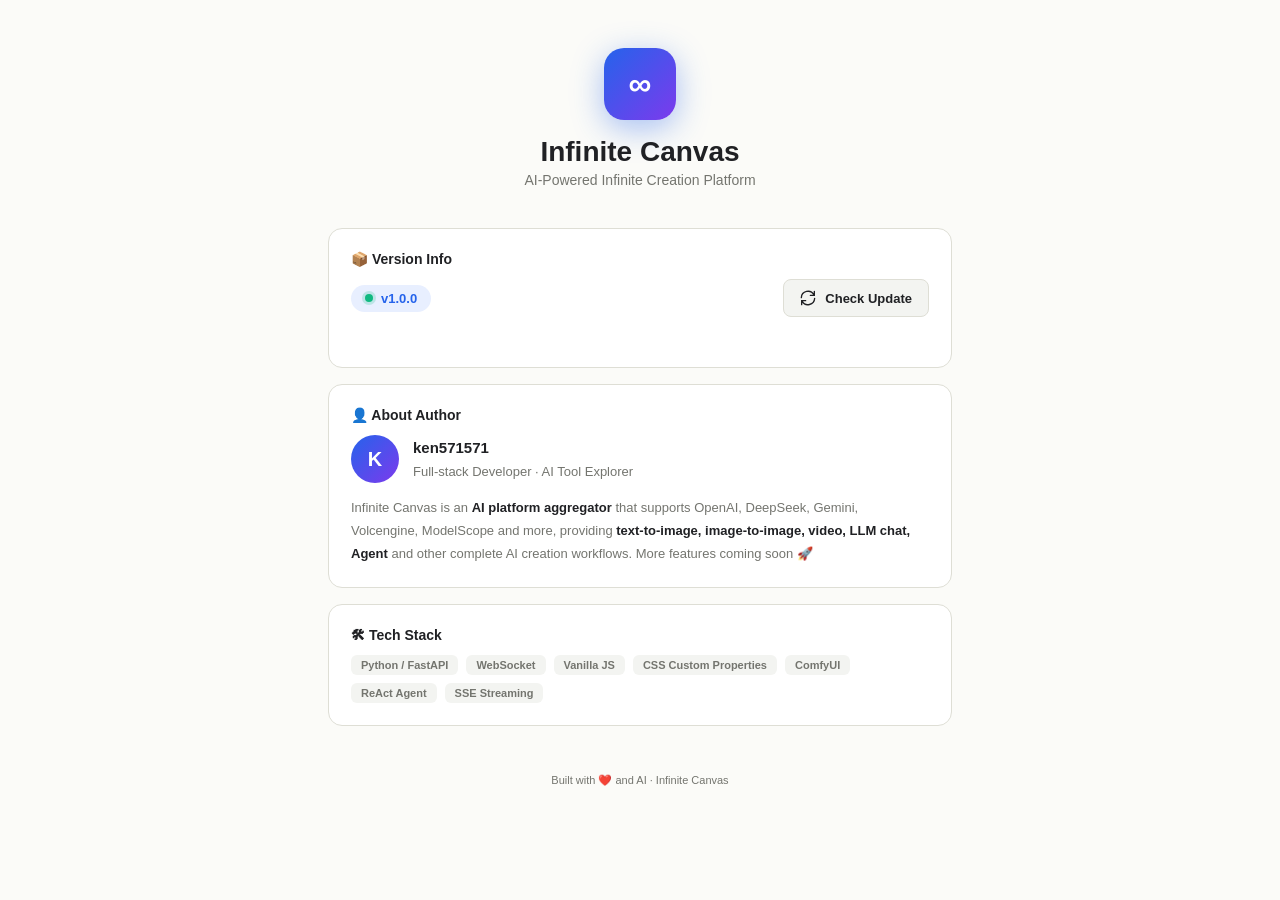
==== static/about.html @ b4c5cd83 "修复about页结构破坏 — data-t移到叶子文本节点，避免textContent覆盖SVG/strong/span子元素" ====
<!DOCTYPE html>
<html lang="zh-CN">
<head>
<meta charset="UTF-8">
<meta name="viewport" content="width=device-width, initial-scale=1.0">
<title data-t="about.title">关于 — 无限画布</title>
<link rel="stylesheet" href="/static/css/style.css?v=5">
<style>
body { overflow-y: auto; background: var(--bg); }
.about-author { display: flex; align-items: center; gap: 14px; }
.about-avatar {
    width: 48px; height: 48px; border-radius: 50%;
    background: linear-gradient(135deg, var(--accent), #7c3aed);
    display: flex; align-items: center; justify-content: center;
    color: #fff; font-size: 20px; font-weight: 900;
    flex-shrink: 0;
}
.about-author-info { font-size: 13px; line-height: 1.6; }
.about-author-info strong { font-size: 15px; color: var(--text); }
.about-footer { text-align: center; padding: 32px 0 0; color: var(--muted); font-size: 11px; }
.about-footer span { color: var(--accent); }
</style>
<script src="/static/js/ui-icon.js?v=1"></script>
<script src="/static/js/i18n.js?v=1"></script>
</head>
<body>
<div class="about-page">
    <!-- Hero -->
    <div class="about-hero">
        <div class="about-logo">∞</div>
        <h1 data-t="about.heroTitle">无限画布</h1>
        <p class="about-tagline" data-t="about.tagline">AI 驱动的无限创作平台</p>
    </div>

    <!-- 版本信息 -->
    <div class="about-section">
        <h3 data-t="about.versionInfo">📦 版本信息</h3>
        <div class="version-row">
            <span class="version-badge">
                <span class="dot"></span>
                <span id="current-version">v1.0.0</span>
            </span>
            <button class="btn btn-secondary" id="check-update-btn" onclick="checkUpdate()">
                <svg width="16" height="16" viewBox="0 0 24 24" fill="none" stroke="currentColor" stroke-width="2" stroke-linecap="round" style="margin-right:6px;vertical-align:-3px">
                    <path d="M21.5 2v6h-6M2.5 22v-6h6M2 11.5a10 10 0 0 1 18.8-4.3M22 12.5a10 10 0 0 1-18.8 4.2"/>
                </svg>
                <span data-t="about.checkUpdate">检查更新</span>
            </button>
        </div>
        <p class="update-status" id="update-status"></p>
    </div>

    <!-- 作者介绍 -->
    <div class="about-section">
        <h3 data-t="about.aboutAuthor">👤 关于作者</h3>
        <div class="about-author">
            <div class="about-avatar">K</div>
            <div class="about-author-info">
                <strong>ken571571</strong>
                <p style="color:var(--muted);margin-top:2px" data-t="about.authorDesc">全栈开发者 · AI 创作工具探索者</p>
            </div>
        </div>
        <p class="about-intro" style="margin-top:14px">
            <span data-t="about.intro1a">无限画布是一个</span><strong data-t="about.intro1b">聚合多 AI 平台</strong><span data-t="about.intro1c">的创作工具，支持
            OpenAI、DeepSeek、Gemini、火山方舟、ModelScope 等主流 API，
            提供</span><strong data-t="about.intro1d">文生图、图生图、视频生成、LLM 对话、Agent 智能体</strong><span data-t="about.intro1e">
            等完整的 AI 创作工作流。更多功能持续迭代中 🚀</span>
        </p>
    </div>

    <!-- 技术栈 -->
    <div class="about-section">
        <h3 data-t="about.techStack">🛠 技术栈</h3>
        <div class="about-meta">
            <span class="about-tag">Python / FastAPI</span>
            <span class="about-tag">WebSocket</span>
            <span class="about-tag">Vanilla JS</span>
            <span class="about-tag">CSS Custom Properties</span>
            <span class="about-tag">ComfyUI</span>
            <span class="about-tag">ReAct Agent</span>
            <span class="about-tag">SSE Streaming</span>
        </div>
    </div>

    <!-- Footer -->
    <div class="about-footer" data-t="about.footer">
        用 ❤️ 和 AI 构建 · 无限画布
    </div>
</div>

<script>
// —— 翻译辅助函数 ——
function t(key, fallback) {
    return (typeof _t === 'function') ? _t(key, fallback) : fallback;
}

// —— 刷新页面中所有 data-t 和 JS 生成的文本 ——
function refreshI18n() {
    if (typeof _i18nUpdate === 'function') _i18nUpdate();
    // 更新 title（<title> 在 <head> 中，document.querySelector 可找到）
    var titleEl = document.querySelector('title');
    if (titleEl) {
        var titleKey = titleEl.getAttribute('data-t');
        if (titleKey) titleEl.textContent = t(titleKey, '关于 — 无限画布');
    }
}

// 主题跟随父窗口
window.addEventListener('message', function(e) {
    if (e.data && e.data.type === 'theme') {
        document.documentElement.classList.toggle('dark', e.data.theme === 'dark');
    }
    // 语言切换消息（从父窗口 postMessage 来）
    if (e.data && e.data.type === 'lang' && e.data.lang) {
        document.documentElement.lang = e.data.lang;
        refreshI18n();
    }
});

// 初始主题同步
if (window.parent !== window) {
    try {
        var theme = window.parent.localStorage.getItem('theme');
        if (theme === 'dark') document.documentElement.classList.add('dark');
    } catch(e) {}
}

// 页面加载完做首次翻译（等待 i18n 资源加载完成）
(function retryI18n() {
    if (typeof _i18nLoaded === 'function' && _i18nLoaded()) {
        refreshI18n();
    } else {
        setTimeout(retryI18n, 50);
    }
})();

// 监听 i18n 的 lang-applied 事件（由本页 i18n.js init 完成或语言切换时触发）
window.addEventListener('lang-applied', function() { refreshI18n(); });

// 初始加载版本号
(async function() {
    try {
        var resp = await fetch('/api/app-info');
        var info = await resp.json();
        document.getElementById('current-version').textContent = 'v' + info.version;
    } catch(e) {}
})();

// 检查更新
async function checkUpdate() {
    var btn = document.getElementById('check-update-btn');
    var status = document.getElementById('update-status');
    btn.disabled = true;
    btn.textContent = t('about.checking','检测中…');
    status.textContent = '';
    status.className = 'update-status';

    try {
        var resp = await fetch('/api/check-update');
        var data = await resp.json();
        if (data.update_available) {
            status.textContent = t('about.newVersion','发现新版本: v') + data.latest.version + t('about.updateHint','，可前往设置页执行更新');
            status.className = 'update-status has-update';
        } else if (data.error) {
            status.textContent = t('about.checkFailed','检查失败: ') + data.error;
        } else {
            status.textContent = t('about.upToDate','已是最新版本 ✓');
        }
    } catch(e) {
        status.textContent = t('about.networkError','网络错误，请稍后重试');
    } finally {
        btn.disabled = false;
        btn.innerHTML = '<svg width="16" height="16" viewBox="0 0 24 24" fill="none" stroke="currentColor" stroke-width="2" stroke-linecap="round" style="margin-right:6px;vertical-align:-3px"><path d="M21.5 2v6h-6M2.5 22v-6h6M2 11.5a10 10 0 0 1 18.8-4.3M22 12.5a10 10 0 0 1-18.8 4.2"/></svg>' + t('about.checkUpdate','检查更新');
    }
}
</script>
</body>
</html>
---- static/css/style.css ----
/* === 无限画布 — Layout Styles === */
/* Layer order: tokens → layouts → components */
/* tokens.css is imported first to ensure CSS variables are available */

@import url('./tokens.css') layer(tokens);

@layer tokens, layouts, components;

@layer layouts {

/* === App Shell === */
.app-shell { display:flex; height:100vh; background:var(--bg); }
.sidebar {
    width:64px; min-width:64px; background:var(--sidebar-bg);
    border-right:1px solid var(--border); display:flex;
    flex-direction:column; align-items:center; padding:18px 8px;
    gap:8px; transition:width .22s ease; overflow:hidden; z-index:50;
}
.sidebar:hover { width:188px; }
.nav-btn {
    width:46px; height:42px; border-radius:var(--radius); border:1px solid transparent;
    background:transparent; color:var(--muted); cursor:pointer;
    display:flex; align-items:center; justify-content:flex-start;
    padding-left:13px; gap:11px; font-size:13px; font-weight:700;
    white-space:nowrap; transition:width .22s ease, background .15s, color .15s, border-color .15s;
}
.sidebar:hover .nav-btn { width:170px; }
.nav-btn:hover { background:var(--nav-hover); color:var(--text); border-color:var(--border); }
.nav-btn.active { background:var(--accent); color:var(--accent-ink); border-color:transparent; }
.nav-icon { width:18px; height:18px; flex-shrink:0; }
.nav-label { opacity:0; transition:opacity .16s; font-size:12px; }
.sidebar:hover .nav-label { opacity:1; }

.sidebar-bottom { margin-top:auto; display:flex; flex-direction:column; align-items:center; gap:6px; }
.side-pill {
    width:46px; height:36px; border-radius:999px; border:1px solid var(--border);
    background:var(--surface); color:var(--muted); cursor:pointer;
    display:flex; align-items:center; justify-content:center;
    font-size:11px; font-weight:800; transition:width .22s ease, background .15s; overflow:hidden; gap:7px;
}
.sidebar:hover .side-pill { width:170px; }
.side-pill:hover { background:var(--nav-hover); color:var(--text); }
/* 窄边：side-pill 的 label 脱离布局流，避免挤歪图标居中 */
.sidebar:not([data-mode="wide"]):not(:hover) .side-pill .nav-label { position: absolute; opacity: 0; pointer-events: none; }
.sidebar[data-mode="narrow"]:hover .side-pill .nav-label { position: absolute; opacity: 0; pointer-events: none; }
.sidebar:not([data-mode="narrow"]):hover .side-pill .nav-label { position: static; opacity: 1; }
.sidebar[data-mode="wide"] .side-pill .nav-label { position: static; opacity: 1; }

.stage {
    flex:1; margin:12px; border-radius:10px; overflow:hidden;
    border:1px solid var(--border); background:var(--stage-bg); position:relative;
    box-shadow:var(--shadow);
}
.stage iframe { position:absolute; inset:0; width:100%; height:100%; border:none; display:none; background:var(--bg); }
.stage iframe.active { display:block; }

.monitor {
    display:flex; flex-direction:column; align-items:center; gap:2px;
    padding:6px 0; width:46px; min-height:52px; justify-content:center;
    border-radius:10px; background:var(--surface); border:1px solid var(--border);
    font-size:10px; font-weight:800; font-family:ui-monospace, SFMono-Regular, Consolas, monospace;
    color:var(--muted); overflow:hidden;
    transition:width .22s ease, border-radius .22s ease;
}
.sidebar:hover .monitor { width:170px; flex-direction:row; border-radius:999px; padding:6px 12px; min-height:auto; gap:6px; }
.monitor-row { display:flex; align-items:center; gap:3px; font-size:10px; }
.sidebar:hover .monitor-row { display:none; }
.monitor-full { display:none; align-items:center; gap:4px; font-size:10px; white-space:nowrap; }
.monitor-full strong { color:var(--text); }
.sidebar:hover .monitor-full { display:flex; }
.monitor-dot { width:6px; height:6px; border-radius:50%; background:var(--good); flex-shrink:0; box-shadow:0 0 0 3px color-mix(in srgb, var(--good) 18%, transparent); }
.monitor-divider { width:1px; height:10px; background:var(--border); flex-shrink:0; margin:0 4px; }

/* === Generic Pages === */
.page {
    padding:28px;
    max-width:1040px;
    margin:0 auto;
    height:100%;
    overflow-y:auto;
}
.page h1 { font-size:26px; line-height:1.15; font-weight:900; margin-bottom:8px; letter-spacing:0; }
.page-subtitle { color:var(--muted); font-size:13px; line-height:1.6; margin-bottom:20px; max-width:720px; }
.panel {
    background:var(--surface);
    border:1px solid var(--border);
    border-radius:var(--radius);
    padding:18px;
    box-shadow:0 1px 0 rgba(0,0,0,.02);
}
.panel-title { font-size:13px; font-weight:900; margin-bottom:14px; color:var(--text); }
.grid-2 { display:grid; grid-template-columns:minmax(320px, 420px) minmax(0, 1fr); gap:16px; align-items:start; }

.form-group { margin-bottom:16px; }
.form-group label {
    display:block; font-size:12px; font-weight:800; margin-bottom:7px;
    color:var(--muted); letter-spacing:0; text-transform:none;
}
.form-group input, .form-group textarea, .form-group select {
    width:100%; padding:11px 12px; border-radius:var(--radius); border:1px solid var(--border);
    background:var(--surface); color:var(--text); font-size:14px;
    outline:none; transition:border-color .15s, box-shadow .15s, background .15s;
}
.form-group textarea { resize:vertical; min-height:112px; line-height:1.55; }
.form-group input:focus, .form-group textarea:focus, .form-group select:focus {
    border-color:var(--accent);
    box-shadow:0 0 0 3px color-mix(in srgb, var(--accent) 16%, transparent);
}

.btn {
    min-height:38px; padding:9px 16px; border-radius:var(--radius); border:1px solid transparent;
    font-size:13px; font-weight:800; cursor:pointer;
    transition:background .2s ease, transform .2s ease, border-color .2s ease, color .2s ease, box-shadow .2s ease;
}
.btn:active { transform:scale(.97); }
.btn-primary { background:var(--accent); color:var(--accent-ink); }
.btn-primary:hover { filter:brightness(1.08); transform:translateY(-1px); box-shadow:0 8px 18px color-mix(in srgb, var(--accent) 30%, transparent); }
.btn-secondary { background:var(--surface-2); color:var(--text); border-color:var(--border); }
.btn-secondary:hover { background:var(--nav-hover); border-color:var(--border-strong); transform:translateY(-1px); box-shadow:0 6px 14px rgba(0,0,0,.08); }

.status { font-size:12px; margin-top:10px; color:var(--muted); min-height:18px; }
.status.error { color:var(--bad); }
.status.saved { color:var(--good); }
.hint { font-size:12px; color:var(--muted); line-height:1.6; }

.preview {
    min-height:360px;
    display:flex;
    align-items:center;
    justify-content:center;
    background:
        linear-gradient(90deg, color-mix(in srgb, var(--border) 45%, transparent) 1px, transparent 1px),
        linear-gradient(color-mix(in srgb, var(--border) 45%, transparent) 1px, transparent 1px),
        var(--surface-2);
    background-size:24px 24px;
    border:1px dashed var(--border-strong);
    border-radius:var(--radius);
    overflow:hidden;
}
.preview img { max-width:100%; max-height:72vh; border-radius:var(--radius); display:block; }
.preview-empty { color:var(--muted); font-size:13px; text-align:center; padding:24px; }

/* === Chat === */
.chat-log { flex:1; overflow-y:auto; padding:18px; display:flex; flex-direction:column; gap:12px; background:var(--bg); }
.chat-msg { max-width:min(78%, 760px); padding:11px 14px; border-radius:var(--radius); font-size:14px; line-height:1.65; white-space:pre-wrap; }
.chat-msg.user { align-self:flex-end; background:var(--accent); color:var(--accent-ink); }
.chat-msg.assistant { align-self:flex-start; background:var(--surface); color:var(--text); border:1px solid var(--border); }
.chat-input-row { display:flex; gap:10px; padding:14px 16px; border-top:1px solid var(--border); background:var(--surface); }
.chat-input-row textarea {
    flex:1; padding:11px 12px; border-radius:var(--radius); border:1px solid var(--border);
    background:var(--bg); color:var(--text); font-size:14px; resize:none; min-height:44px; outline:none;
}
.chat-input-row textarea:focus { border-color:var(--accent); box-shadow:0 0 0 3px color-mix(in srgb, var(--accent) 16%, transparent); }

/* === Modal and Toast === */
.modal-overlay { position:fixed; inset:0; z-index:999; background:rgba(0,0,0,.42); backdrop-filter:blur(6px); display:flex; align-items:center; justify-content:center; }
.modal { background:var(--surface); border:1px solid var(--border); border-radius:var(--radius); padding:22px; width:min(500px, 90vw); max-height:80vh; overflow-y:auto; box-shadow:var(--shadow); }
.modal h2 { font-size:18px; font-weight:900; margin-bottom:16px; }
.modal-actions { display:flex; justify-content:flex-end; gap:8px; margin-top:16px; }
.toast { position:fixed; bottom:24px; right:24px; z-index:9999; padding:10px 16px; border-radius:var(--radius); font-size:13px; font-weight:800; animation:toast-in .25s; }
.toast.ok { background:var(--good); color:#fff; }
.toast.err { background:var(--bad); color:#fff; }
@keyframes toast-in { from { opacity:0; transform:translateY(10px); } to { opacity:1; transform:translateY(0); } }

/* === Sidebar Logo === */
.sidebar-logo-btn {
    width: 46px; height: 46px; border-radius: 12px; border: none;
    background: color-mix(in srgb, var(--muted) 8%, transparent);
    color: var(--muted); cursor: pointer;
    display: flex; align-items: center; justify-content: flex-start;
    padding-left: 13px; gap: 11px;
    font-size: 13px; font-weight: 900;
    white-space: nowrap; overflow: hidden;
    transition: width .22s ease, border-radius .22s ease, background .15s, color .15s;
    flex-shrink: 0; margin-bottom: 2px;
    box-shadow: none;
}
.sidebar-logo-btn:hover {
    background: color-mix(in srgb, var(--muted) 14%, transparent);
    color: var(--text);
}
.sidebar-logo-btn.active {
    background: color-mix(in srgb, var(--accent) 10%, transparent);
    color: var(--accent);
}
.sidebar:hover .sidebar-logo-btn { width: 170px; border-radius: 14px; }
.sidebar-logo-btn .nav-icon { width: 20px; height: 20px; flex-shrink: 0; }
.sidebar-logo-btn .nav-label { opacity: 0; transition: opacity .16s; font-size: 13px; color: inherit; }
.sidebar:hover .sidebar-logo-btn .nav-label { opacity: 1; }

/* === Sidebar 三态模式 === */
/* 固定窄边：禁用 hover 展开 */
.sidebar[data-mode="narrow"]:hover { width: 64px; }
.sidebar[data-mode="narrow"]:hover .nav-btn { width: 46px; }
.sidebar[data-mode="narrow"]:hover .nav-label { opacity: 0; }
.sidebar[data-mode="narrow"]:hover .sidebar-logo-btn { width: 46px; border-radius: 12px; }
.sidebar[data-mode="narrow"]:hover .sidebar-logo-btn .nav-label { opacity: 0; }
.sidebar[data-mode="narrow"]:hover .side-pill { width: 46px; }
.sidebar[data-mode="narrow"]:hover .monitor { width: 46px; flex-direction: column; border-radius: 10px; padding: 6px 0; min-height: 52px; gap: 2px; }
.sidebar[data-mode="narrow"]:hover .monitor-row { display: flex; }
.sidebar[data-mode="narrow"]:hover .monitor-full { display: none; }

/* 固定宽边：始终展开 */
.sidebar[data-mode="wide"], .sidebar[data-mode="wide"]:hover { width: 188px; }
.sidebar[data-mode="wide"] .nav-btn { width: 170px; }
.sidebar[data-mode="wide"] .nav-label { opacity: 1; }
.sidebar[data-mode="wide"] .sidebar-logo-btn { width: 170px; border-radius: 14px; }
.sidebar[data-mode="wide"] .sidebar-logo-btn .nav-label { opacity: 1; }
.sidebar[data-mode="wide"] .side-pill { width: 170px; }
.sidebar[data-mode="wide"] .monitor { width: 170px; flex-direction: row; border-radius: 999px; padding: 6px 12px; min-height: auto; gap: 6px; }
.sidebar[data-mode="wide"] .monitor-row { display: none; }
.sidebar[data-mode="wide"] .monitor-full { display: flex; }

/* 模式切换按钮 */
.sidebar-mode-toggle {
    width: 46px; height: 34px; border-radius: 999px; border: 1px solid var(--border);
    background: var(--surface); color: var(--muted); cursor: pointer;
    display: flex; align-items: center; justify-content: center;
    font-size: 13px; transition: width .22s ease, background .15s, color .15s; overflow: hidden; gap: 7px;
}
.sidebar:hover .sidebar-mode-toggle { width: 170px; }
.sidebar-mode-toggle:hover { background: var(--nav-hover); color: var(--text); }
.sidebar[data-mode="narrow"]:hover .sidebar-mode-toggle { width: 46px; }
.sidebar[data-mode="wide"] .sidebar-mode-toggle { width: 170px; }
.sidebar-mode-toggle .mode-icon { flex-shrink: 0; font-size: 14px; line-height: 1; }
.sidebar-mode-toggle .mode-label { font-size: 10px; font-weight: 800; white-space: nowrap; transition: opacity .16s; }
/* 窄边：label 脱离布局流，避免挤歪图标居中 */
.sidebar:not([data-mode="wide"]):not(:hover) .sidebar-mode-toggle .mode-label { position: absolute; opacity: 0; pointer-events: none; }
.sidebar[data-mode="narrow"]:hover .sidebar-mode-toggle .mode-label { position: absolute; opacity: 0; pointer-events: none; }
/* 宽边 / hover 展开：label 回归正常流 */
.sidebar:not([data-mode="narrow"]):hover .sidebar-mode-toggle .mode-label { position: static; opacity: 1; }
.sidebar[data-mode="wide"] .sidebar-mode-toggle .mode-label { position: static; opacity: 1; }

/* === Page Transitions === */
.stage iframe.active {
    opacity: 1;
    transform: translateY(0);
}

/* === Button Micro-interactions === */
.btn {
    position: relative;
    overflow: hidden;
}
.btn::after {
    content: '';
    position: absolute; inset: 0;
    background: radial-gradient(circle at var(--ripple-x, center), rgba(255,255,255,.35) 0%, transparent 70%);
    opacity: 0;
    transition: opacity .35s;
    pointer-events: none;
}
.btn:active::after { opacity: 1; transition: opacity 0s; }
.btn-primary:hover { filter: brightness(1.1); transform: translateY(-2px); box-shadow: 0 8px 24px color-mix(in srgb, var(--accent) 35%, transparent); }
.btn-primary:active { transform: scale(.96); }
.btn-secondary:hover { transform: translateY(-2px); box-shadow: 0 8px 20px rgba(0,0,0,.1); }
.btn-secondary:active { transform: scale(.96); }

.panel {
    transition: transform .2s ease, box-shadow .2s ease;
}
.panel:hover {
    transform: translateY(-2px);
    box-shadow: 0 12px 36px rgba(0,0,0,.06);
}

html.dark .panel:hover { box-shadow: 0 16px 44px rgba(0,0,0,.6), 0 0 0 1px rgba(255,255,255,.04); }

/* === Skeleton Loading === */
.skeleton {
    background: linear-gradient(90deg,
        var(--surface-2) 25%,
        color-mix(in srgb, var(--accent) 6%, var(--surface-2)) 50%,
        var(--surface-2) 75%
    );
    background-size: 200% 100%;
    animation: shimmer 1.6s ease-in-out infinite;
    border-radius: var(--radius);
    pointer-events: none;
}
.skeleton-text {
    height: 14px; border-radius: 6px; margin-bottom: 8px;
}
.skeleton-text.short { width: 60%; }
.skeleton-block {
    min-height: 320px; border-radius: var(--radius);
}
@keyframes shimmer {
    0% { background-position: 200% 0; }
    100% { background-position: -200% 0; }
}

/* === Keyboard Shortcut Panel === */
.kbd-overlay {
    position: fixed; inset: 0; z-index: 9999;
    background: rgba(0,0,0,.45);
    backdrop-filter: blur(8px);
    display: flex; align-items: center; justify-content: center;
    opacity: 0; pointer-events: none;
    transition: opacity .22s ease;
}
.kbd-overlay.open { opacity: 1; pointer-events: auto; }
.kbd-panel {
    background: var(--surface);
    border: 1px solid var(--border);
    border-radius: 16px;
    padding: 28px 32px;
    max-width: 520px; width: 90vw;
    box-shadow: var(--shadow);
    animation: kbd-in .3s ease;
}
@keyframes kbd-in { from { opacity: 0; transform: translateY(16px) scale(.96); } }
.kbd-panel h2 {
    font-size: 16px; font-weight: 900; margin-bottom: 4px;
    display: flex; align-items: center; gap: 8px;
}
.kbd-panel .kbd-subtitle { font-size: 11px; color: var(--muted); margin-bottom: 18px; }
.kbd-grid { display: grid; grid-template-columns: 1fr 1fr; gap: 8px; }
.kbd-row {
    display: flex; align-items: center; justify-content: space-between;
    padding: 8px 12px; border-radius: 8px;
    background: var(--surface-2);
    font-size: 12px;
}
.kbd-row .kbd-keys {
    display: flex; gap: 4px; align-items: center;
}
.kbd-row kbd {
    display: inline-block; padding: 2px 7px; border-radius: 5px;
    background: var(--surface); border: 1px solid var(--border-strong);
    font-size: 11px; font-weight: 800; font-family: ui-monospace, SFMono-Regular, Consolas, monospace;
    color: var(--text);
    box-shadow: 0 1px 0 var(--border);
}
.kbd-row .kbd-label { color: var(--muted); font-weight: 600; }

/* === About Page === */
.about-page {
    max-width: 680px; margin: 0 auto; padding: 48px 28px 60px;
    height: 100%; overflow-y: auto;
}
.about-hero {
    text-align: center; margin-bottom: 40px;
}
.about-logo {
    width: 72px; height: 72px; border-radius: 20px;
    background: linear-gradient(135deg, var(--accent) 0%, #7c3aed 100%);
    display: flex; align-items: center; justify-content: center;
    margin: 0 auto 16px;
    box-shadow: 0 8px 32px color-mix(in srgb, var(--accent) 40%, transparent);
    color: #fff; font-size: 32px; font-weight: 900;
}
.about-hero h1 { font-size: 28px; font-weight: 900; margin-bottom: 4px; }
.about-hero .about-tagline { color: var(--muted); font-size: 14px; }
.about-section {
    background: var(--surface); border: 1px solid var(--border);
    border-radius: 14px; padding: 22px; margin-bottom: 16px;
}
.about-section h3 { font-size: 14px; font-weight: 900; margin-bottom: 12px; }
.version-row {
    display: flex; align-items: center; justify-content: space-between;
    gap: 12px; flex-wrap: wrap;
}
.version-badge {
    display: inline-flex; align-items: center; gap: 8px;
    padding: 6px 14px; border-radius: 999px;
    background: var(--accent-soft); color: var(--accent);
    font-size: 13px; font-weight: 800;
}
.version-badge .dot {
    width: 8px; height: 8px; border-radius: 50%;
    background: var(--good);
    box-shadow: 0 0 0 3px color-mix(in srgb, var(--good) 20%, transparent);
    animation: pulse-dot 2s ease-in-out infinite;
}
@keyframes pulse-dot { 0%, 100% { opacity: 1; } 50% { opacity: .4; } }
.update-status { font-size: 12px; color: var(--muted); margin-top: 10px; min-height: 18px; }
.update-status.has-update { color: var(--warn); font-weight: 700; }
.about-meta { display: flex; gap: 8px; flex-wrap: wrap; }
.about-tag {
    display: inline-block; padding: 4px 10px; border-radius: 6px;
    background: var(--surface-2); color: var(--muted);
    font-size: 11px; font-weight: 700;
}
.about-intro { font-size: 13px; line-height: 1.75; color: var(--muted); }
.about-intro strong { color: var(--text); }

@media (max-width: 780px) {
    .page { padding:18px; }
    .grid-2 { grid-template-columns:1fr; }
    .sidebar { width:56px; min-width:56px; }
    .sidebar:hover { width:56px; }
    .sidebar:hover .nav-btn, .sidebar:hover .side-pill { width:42px; }
    .nav-label { display:none; }
    .stage { margin:8px; }
    .monitor { display:none; }
    .chat-msg { max-width:92%; }
    }

} /* end @layer layouts */
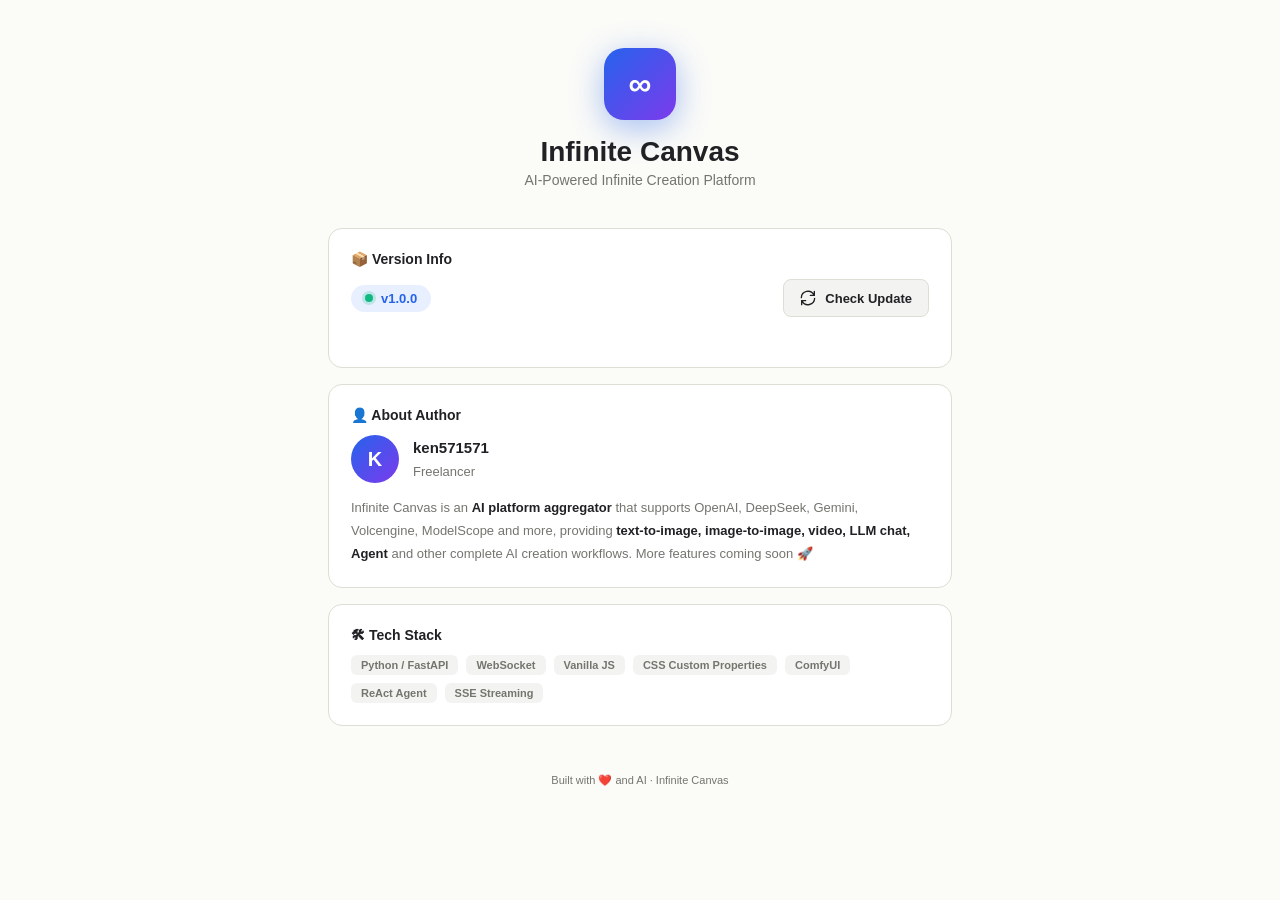
==== commit d7b5a87f: "R1-R3 测试覆盖优化：新增 61 用例，总计 205 用例 - T2: safe_join 测试 2→8（security/paths.py） - T4: JsonStore 测试 5→12（st" ====
--- a/static/about.html
+++ b/static/about.html
@@ -21,7 +21,7 @@
 .about-footer span { color: var(--accent); }
 </style>
 <script src="/static/js/ui-icon.js?v=1"></script>
-<script src="/static/js/i18n.js?v=1"></script>
+<script src="/static/js/i18n.js?v=2"></script>
 </head>
 <body>
 <div class="about-page">
@@ -57,7 +57,7 @@
             <div class="about-avatar">K</div>
             <div class="about-author-info">
                 <strong>ken571571</strong>
-                <p style="color:var(--muted);margin-top:2px" data-t="about.authorDesc">全栈开发者 · AI 创作工具探索者</p>
+                <p style="color:var(--muted);margin-top:2px" data-t="about.authorDesc">自由职业者</p>
             </div>
         </div>
         <p class="about-intro" style="margin-top:14px">
@@ -107,6 +107,7 @@
 
 // 主题跟随父窗口
 window.addEventListener('message', function(e) {
+    if (e.origin !== location.origin) return;
     if (e.data && e.data.type === 'theme') {
         document.documentElement.classList.toggle('dark', e.data.theme === 'dark');
     }
@@ -117,20 +118,16 @@
     }
 });
 
-// 初始主题同步
-if (window.parent !== window) {
-    try {
-        var theme = window.parent.localStorage.getItem('theme');
-        if (theme === 'dark') document.documentElement.classList.add('dark');
-    } catch(e) {}
-}
+// 初始主题同步（与其他 iframe 页面一致）
+(function(){ if(localStorage.theme==='dark') document.documentElement.classList.add('dark'); })();
 
 // 页面加载完做首次翻译（等待 i18n 资源加载完成）
-(function retryI18n() {
+(function retryI18n(retries) {
+    retries = retries || 0;
     if (typeof _i18nLoaded === 'function' && _i18nLoaded()) {
         refreshI18n();
-    } else {
-        setTimeout(retryI18n, 50);
+    } else if (retries < 40) {
+        setTimeout(function() { retryI18n(retries + 1); }, 50);
     }
 })();
 
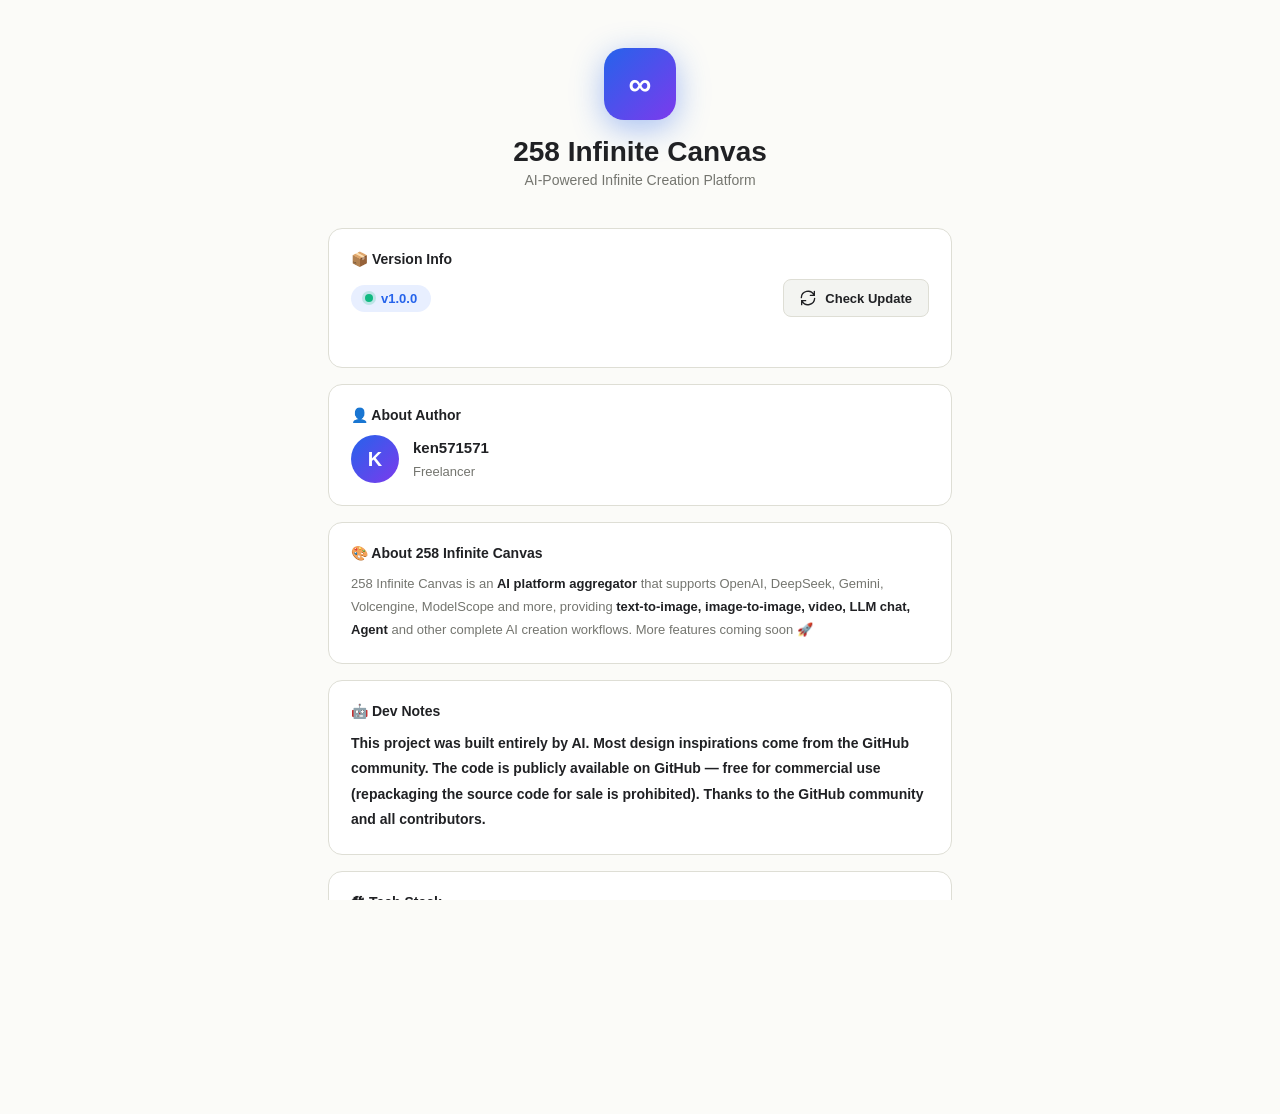
==== commit f63c95fa: "chore: v2.5.54 GitHub 上线前全面清理 - 新增 README.md（中英双语项目说明） - 新增 .gitignore 条目（*.diag / 运行时目录） - 删除 303 个" ====
--- a/static/about.html
+++ b/static/about.html
@@ -3,10 +3,11 @@
 <head>
 <meta charset="UTF-8">
 <meta name="viewport" content="width=device-width, initial-scale=1.0">
-<title data-t="about.title">关于 — 无限画布</title>
+<title data-t="about.title">关于 — 258无限画布</title>
 <link rel="stylesheet" href="/static/css/style.css?v=5">
 <style>
-body { overflow-y: auto; background: var(--bg); }
+body { overflow-y: auto; overflow-x: hidden; background: var(--bg); }
+.about-page { height: auto; overflow: visible; }
 .about-author { display: flex; align-items: center; gap: 14px; }
 .about-avatar {
     width: 48px; height: 48px; border-radius: 50%;
@@ -17,10 +18,11 @@
 }
 .about-author-info { font-size: 13px; line-height: 1.6; }
 .about-author-info strong { font-size: 15px; color: var(--text); }
+.about-ai-note { font-weight: 700; font-size: 14px; color: var(--text); line-height: 1.8; }
 .about-footer { text-align: center; padding: 32px 0 0; color: var(--muted); font-size: 11px; }
 .about-footer span { color: var(--accent); }
 </style>
-<script src="/static/js/ui-icon.js?v=1"></script>
+
 <script src="/static/js/i18n.js?v=2"></script>
 </head>
 <body>
@@ -28,7 +30,7 @@
     <!-- Hero -->
     <div class="about-hero">
         <div class="about-logo">∞</div>
-        <h1 data-t="about.heroTitle">无限画布</h1>
+        <h1 data-t="about.heroTitle">258无限画布</h1>
         <p class="about-tagline" data-t="about.tagline">AI 驱动的无限创作平台</p>
     </div>
 
@@ -44,13 +46,13 @@
                 <svg width="16" height="16" viewBox="0 0 24 24" fill="none" stroke="currentColor" stroke-width="2" stroke-linecap="round" style="margin-right:6px;vertical-align:-3px">
                     <path d="M21.5 2v6h-6M2.5 22v-6h6M2 11.5a10 10 0 0 1 18.8-4.3M22 12.5a10 10 0 0 1-18.8 4.2"/>
                 </svg>
-                <span data-t="about.checkUpdate">检查更新</span>
+                <span id="check-update-label" data-t="about.checkUpdate">检查更新</span>
             </button>
         </div>
         <p class="update-status" id="update-status"></p>
     </div>
 
-    <!-- 作者介绍 -->
+    <!-- 关于作者 -->
     <div class="about-section">
         <h3 data-t="about.aboutAuthor">👤 关于作者</h3>
         <div class="about-author">
@@ -60,11 +62,25 @@
                 <p style="color:var(--muted);margin-top:2px" data-t="about.authorDesc">自由职业者</p>
             </div>
         </div>
-        <p class="about-intro" style="margin-top:14px">
-            <span data-t="about.intro1a">无限画布是一个</span><strong data-t="about.intro1b">聚合多 AI 平台</strong><span data-t="about.intro1c">的创作工具，支持
+    </div>
+
+    <!-- 关于 258无限画布 -->
+    <div class="about-section">
+        <h3 data-t="about.aboutApp">🎨 关于 258无限画布</h3>
+        <p class="about-intro">
+            <span data-t="about.intro1a">258无限画布是一个</span><strong data-t="about.intro1b">聚合多 AI 平台</strong><span data-t="about.intro1c">的创作工具，支持
             OpenAI、DeepSeek、Gemini、火山方舟、ModelScope 等主流 API，
             提供</span><strong data-t="about.intro1d">文生图、图生图、视频生成、LLM 对话、Agent 智能体</strong><span data-t="about.intro1e">
             等完整的 AI 创作工作流。更多功能持续迭代中 🚀</span>
+        </p>
+    </div>
+
+    <!-- 开发说明 -->
+    <div class="about-section">
+        <h3 data-t="about.aiNoteTitle">🤖 开发说明</h3>
+        <p class="about-ai-note" data-t="about.aiNoteText">
+            此项目完全由AI编程完成，大部分设计灵感来自GitHub社区。
+            项目已在GitHub公开，免费商用（禁止源码转售封装）。感谢GitHub社区和每一位贡献者。
         </p>
     </div>
 
@@ -84,7 +100,7 @@
 
     <!-- Footer -->
     <div class="about-footer" data-t="about.footer">
-        用 ❤️ 和 AI 构建 · 无限画布
+        用 ❤️ 和 AI 构建 · 258无限画布
     </div>
 </div>
 
@@ -101,7 +117,7 @@
     var titleEl = document.querySelector('title');
     if (titleEl) {
         var titleKey = titleEl.getAttribute('data-t');
-        if (titleKey) titleEl.textContent = t(titleKey, '关于 — 无限画布');
+        if (titleKey) titleEl.textContent = t(titleKey, '关于 — 258无限画布');
     }
 }
 
@@ -146,9 +162,10 @@
 // 检查更新
 async function checkUpdate() {
     var btn = document.getElementById('check-update-btn');
+    var label = document.getElementById('check-update-label');
     var status = document.getElementById('update-status');
     btn.disabled = true;
-    btn.textContent = t('about.checking','检测中…');
+    if (label) label.textContent = t('about.checking','检测中…');
     status.textContent = '';
     status.className = 'update-status';
 
@@ -167,7 +184,7 @@
         status.textContent = t('about.networkError','网络错误，请稍后重试');
     } finally {
         btn.disabled = false;
-        btn.innerHTML = '<svg width="16" height="16" viewBox="0 0 24 24" fill="none" stroke="currentColor" stroke-width="2" stroke-linecap="round" style="margin-right:6px;vertical-align:-3px"><path d="M21.5 2v6h-6M2.5 22v-6h6M2 11.5a10 10 0 0 1 18.8-4.3M22 12.5a10 10 0 0 1-18.8 4.2"/></svg>' + t('about.checkUpdate','检查更新');
+        if (label) label.textContent = t('about.checkUpdate','检查更新');
     }
 }
 </script>
--- a/static/css/style.css
+++ b/static/css/style.css
@@ -87,7 +87,13 @@
     border-radius:var(--radius);
     padding:18px;
     box-shadow:0 1px 0 rgba(0,0,0,.02);
-}
+    transition: transform .2s ease, box-shadow .2s ease;
+}
+.panel:hover {
+    transform: translateY(-2px);
+    box-shadow: 0 12px 36px rgba(0,0,0,.06);
+}
+html.dark .panel:hover { box-shadow: 0 16px 44px rgba(0,0,0,.6), 0 0 0 1px rgba(255,255,255,.04); }
 .panel-title { font-size:13px; font-weight:900; margin-bottom:14px; color:var(--text); }
 .grid-2 { display:grid; grid-template-columns:minmax(320px, 420px) minmax(0, 1fr); gap:16px; align-items:start; }
 
@@ -111,12 +117,24 @@
     min-height:38px; padding:9px 16px; border-radius:var(--radius); border:1px solid transparent;
     font-size:13px; font-weight:800; cursor:pointer;
     transition:background .2s ease, transform .2s ease, border-color .2s ease, color .2s ease, box-shadow .2s ease;
-}
-.btn:active { transform:scale(.97); }
+    position: relative;
+    overflow: hidden;
+}
+.btn::after {
+    content: '';
+    position: absolute; inset: 0;
+    background: radial-gradient(circle at var(--ripple-x, center), rgba(255,255,255,.35) 0%, transparent 70%);
+    opacity: 0;
+    transition: opacity .35s;
+    pointer-events: none;
+}
+.btn:active::after { opacity: 1; transition: opacity 0s; }
 .btn-primary { background:var(--accent); color:var(--accent-ink); }
-.btn-primary:hover { filter:brightness(1.08); transform:translateY(-1px); box-shadow:0 8px 18px color-mix(in srgb, var(--accent) 30%, transparent); }
+.btn-primary:hover { filter: brightness(1.1); transform: translateY(-2px); box-shadow: 0 8px 24px color-mix(in srgb, var(--accent) 35%, transparent); }
+.btn-primary:active { transform: scale(.96); }
 .btn-secondary { background:var(--surface-2); color:var(--text); border-color:var(--border); }
-.btn-secondary:hover { background:var(--nav-hover); border-color:var(--border-strong); transform:translateY(-1px); box-shadow:0 6px 14px rgba(0,0,0,.08); }
+.btn-secondary:hover { background:var(--nav-hover); border-color:var(--border-strong); transform: translateY(-2px); box-shadow: 0 8px 20px rgba(0,0,0,.1); }
+.btn-secondary:active { transform: scale(.96); }
 
 .status { font-size:12px; margin-top:10px; color:var(--muted); min-height:18px; }
 .status.error { color:var(--bad); }
@@ -237,34 +255,6 @@
     transform: translateY(0);
 }
 
-/* === Button Micro-interactions === */
-.btn {
-    position: relative;
-    overflow: hidden;
-}
-.btn::after {
-    content: '';
-    position: absolute; inset: 0;
-    background: radial-gradient(circle at var(--ripple-x, center), rgba(255,255,255,.35) 0%, transparent 70%);
-    opacity: 0;
-    transition: opacity .35s;
-    pointer-events: none;
-}
-.btn:active::after { opacity: 1; transition: opacity 0s; }
-.btn-primary:hover { filter: brightness(1.1); transform: translateY(-2px); box-shadow: 0 8px 24px color-mix(in srgb, var(--accent) 35%, transparent); }
-.btn-primary:active { transform: scale(.96); }
-.btn-secondary:hover { transform: translateY(-2px); box-shadow: 0 8px 20px rgba(0,0,0,.1); }
-.btn-secondary:active { transform: scale(.96); }
-
-.panel {
-    transition: transform .2s ease, box-shadow .2s ease;
-}
-.panel:hover {
-    transform: translateY(-2px);
-    box-shadow: 0 12px 36px rgba(0,0,0,.06);
-}
-
-html.dark .panel:hover { box-shadow: 0 16px 44px rgba(0,0,0,.6), 0 0 0 1px rgba(255,255,255,.04); }
 
 /* === Skeleton Loading === */
 .skeleton {
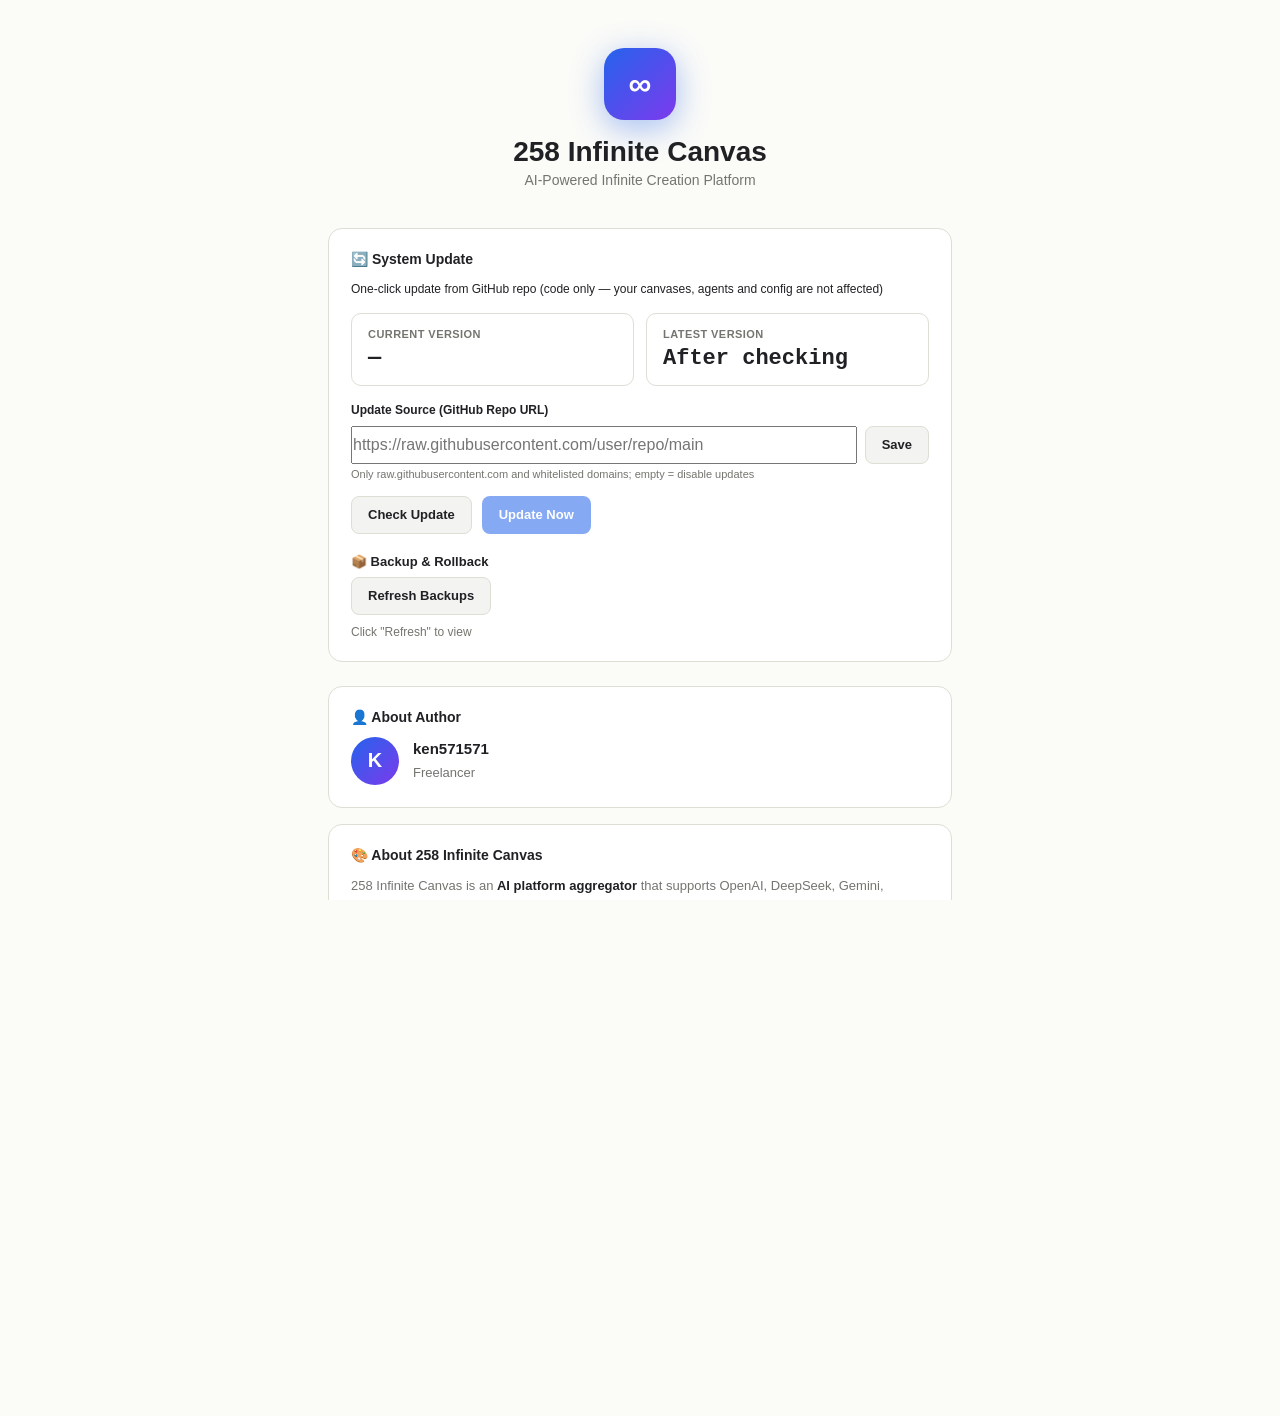
==== commit a5517fb3: "release: v2.5.77 — 更新功能从设置页迁移到关于页 about.html: 新增完整系统更新 UI（版本卡片+更新源配置+检查/执行更新+备份回滚）  settings.html: 移" ====
--- a/static/about.html
+++ b/static/about.html
@@ -4,7 +4,7 @@
 <meta charset="UTF-8">
 <meta name="viewport" content="width=device-width, initial-scale=1.0">
 <title data-t="about.title">关于 — 258无限画布</title>
-<link rel="stylesheet" href="/static/css/style.css?v=5">
+<link rel="stylesheet" href="/static/css/style.css?v=10">
 <style>
 body { overflow-y: auto; overflow-x: hidden; background: var(--bg); }
 .about-page { height: auto; overflow: visible; }
@@ -21,9 +21,34 @@
 .about-ai-note { font-weight: 700; font-size: 14px; color: var(--text); line-height: 1.8; }
 .about-footer { text-align: center; padding: 32px 0 0; color: var(--muted); font-size: 11px; }
 .about-footer span { color: var(--accent); }
+
+/* === 系统更新区域 === */
+.update-grid { display:grid; grid-template-columns:repeat(auto-fit,minmax(180px,1fr)); gap:12px; }
+.update-card {
+    background:var(--surface); border:1px solid var(--border); border-radius:10px;
+    padding:14px 16px; display:flex; flex-direction:column; gap:6px;
+}
+.update-card-label { font-size:11px; color:var(--muted); font-weight:700; text-transform:uppercase; letter-spacing:.04em; }
+.update-card-value { font-size:22px; font-weight:900; color:var(--text); font-family:ui-monospace,Menlo,monospace; }
+.update-section { margin-bottom: 24px; }
+.update-section h3 { margin-bottom: 12px; }
+.update-source-row { display:flex; gap:8px; margin-top:8px; }
+.update-source-row input { flex:1; }
+.update-actions { display:flex; gap:10px; align-items:center; margin-top:14px; flex-wrap:wrap; }
+.update-hint { font-size:11px; color:var(--muted); margin-top:4px; }
+.update-backup { margin-top:20px; }
+.update-backup-title { font-size:13px; font-weight:900; margin-bottom:8px; }
+#backupList .backup-item {
+    display:flex; align-items:center; gap:10px; padding:8px 12px;
+    background:var(--surface); border:1px solid var(--border); border-radius:8px; margin-bottom:6px;
+}
+#backupList .backup-item .bk-id { font-family:ui-monospace,Menlo,monospace; font-size:12px; font-weight:700; }
+#backupList .backup-item .bk-size { color:var(--muted); font-size:11px; }
+#backupList .backup-item .bk-rollback { margin-left:auto; }
 </style>
 
-<script src="/static/js/i18n.js?v=2"></script>
+<script src="/static/js/i18n.js?v=3"></script>
+<script src="/static/js/api.js?v=14"></script>
 </head>
 <body>
 <div class="about-page">
@@ -34,22 +59,47 @@
         <p class="about-tagline" data-t="about.tagline">AI 驱动的无限创作平台</p>
     </div>
 
-    <!-- 版本信息 -->
-    <div class="about-section">
-        <h3 data-t="about.versionInfo">📦 版本信息</h3>
-        <div class="version-row">
-            <span class="version-badge">
-                <span class="dot"></span>
-                <span id="current-version">v1.0.0</span>
-            </span>
-            <button class="btn btn-secondary" id="check-update-btn" onclick="checkUpdate()">
-                <svg width="16" height="16" viewBox="0 0 24 24" fill="none" stroke="currentColor" stroke-width="2" stroke-linecap="round" style="margin-right:6px;vertical-align:-3px">
-                    <path d="M21.5 2v6h-6M2.5 22v-6h6M2 11.5a10 10 0 0 1 18.8-4.3M22 12.5a10 10 0 0 1-18.8 4.2"/>
-                </svg>
-                <span id="check-update-label" data-t="about.checkUpdate">检查更新</span>
-            </button>
-        </div>
-        <p class="update-status" id="update-status"></p>
+    <!-- 系统更新 -->
+    <div class="about-section update-section">
+        <h3 data-t="about.systemUpdate">🔄 系统更新</h3>
+        <p class="about-ai-note" style="font-weight:400;font-size:12px;margin-bottom:12px;" data-t="about.updateDesc">从 GitHub 仓库一键更新到最新版本（仅更新代码，不影响你的画布、智能体和配置）</p>
+
+        <div class="update-grid">
+            <div class="update-card">
+                <div class="update-card-label" data-t="about.currentVersion">当前版本</div>
+                <div class="update-card-value" id="currentVerDisplay">—</div>
+            </div>
+            <div class="update-card">
+                <div class="update-card-label" data-t="about.latestVersion">最新版本</div>
+                <div class="update-card-value" id="latestVerDisplay" data-t="about.checkAfter">检查后显示</div>
+            </div>
+        </div>
+
+        <!-- 更新源配置 -->
+        <div style="margin-top:14px;">
+            <label style="font-size:12px;font-weight:700;" data-t="about.updateSource">更新源（GitHub 仓库地址）</label>
+            <div class="update-source-row">
+                <input id="updateRepoInput" type="text" class="form-input" placeholder="https://raw.githubusercontent.com/用户名/仓库名/main" data-t-placeholder="about.updateSourcePlaceholder">
+                <button class="btn btn-secondary" onclick="saveUpdateRepo()" data-t="about.saveBtn">保存</button>
+            </div>
+            <span class="update-hint" data-t="about.updateSourceHint">仅支持 raw.githubusercontent.com 等白名单域名，留空则禁用更新</span>
+        </div>
+
+        <!-- 操作按钮 -->
+        <div class="update-actions">
+            <button class="btn btn-secondary" onclick="checkForUpdate()" data-t="about.checkUpdate">检查更新</button>
+            <button class="btn btn-primary" id="doUpdateBtn" onclick="doUpdate()" disabled data-t="about.doUpdateBtn">立即更新</button>
+            <span id="updateMsg" class="inline-status"></span>
+        </div>
+
+        <!-- 备份与回滚 -->
+        <div class="update-backup">
+            <div class="update-backup-title" data-t="about.backupRollback">📦 备份与回滚</div>
+            <div style="display:flex;gap:8px;align-items:center;margin-top:8px;">
+                <button class="btn btn-secondary" onclick="loadBackups()" data-t="about.refreshBackups">刷新备份列表</button>
+            </div>
+            <div id="backupList" style="margin-top:10px;font-size:12px;color:var(--muted);" data-t="about.clickToView">点击"刷新备份列表"查看</div>
+        </div>
     </div>
 
     <!-- 关于作者 -->
@@ -150,43 +200,158 @@
 // 监听 i18n 的 lang-applied 事件（由本页 i18n.js init 完成或语言切换时触发）
 window.addEventListener('lang-applied', function() { refreshI18n(); });
 
-// 初始加载版本号
-(async function() {
-    try {
-        var resp = await fetch('/api/app-info');
+// ===== 系统更新功能 =====
+var _latestVersion = '';
+
+function esc(str) { return String(str || '').replace(/&/g,'&amp;').replace(/</g,'&lt;').replace(/>/g,'&gt;').replace(/"/g,'&quot;').replace(/'/g,'&#39;'); }
+
+async function initUpdateSection() {
+    try {
+        var resp = await apiFetch('/api/app-info');
         var info = await resp.json();
-        document.getElementById('current-version').textContent = 'v' + info.version;
+        document.getElementById('currentVerDisplay').textContent = 'v' + info.version;
+        if (info.repo_url) {
+            document.getElementById('updateRepoInput').value = info.repo_url;
+        }
     } catch(e) {}
-})();
-
-// 检查更新
-async function checkUpdate() {
-    var btn = document.getElementById('check-update-btn');
-    var label = document.getElementById('check-update-label');
-    var status = document.getElementById('update-status');
+}
+
+async function saveUpdateRepo() {
+    var url = document.getElementById('updateRepoInput').value.trim();
+    var msg = document.getElementById('updateMsg');
+    try {
+        var resp = await apiFetch('/api/settings/update-repo', {
+            method: 'POST',
+            headers: { 'Content-Type': 'application/json' },
+            body: JSON.stringify({ repo_url: url })
+        });
+        var data = await resp.json();
+        if (data.ok) {
+            msg.textContent = url ? t('about.sourceSaved','更新源已保存') : t('about.updateDisabled','已禁用更新');
+            msg.className = 'inline-status ok';
+        } else {
+            msg.textContent = data.detail || t('about.saveFailed','保存失败');
+            msg.className = 'inline-status err';
+        }
+    } catch(e) {
+        msg.textContent = t('about.saveFailed','保存失败') + ': ' + e.message;
+        msg.className = 'inline-status err';
+    }
+    setTimeout(function() { msg.textContent = ''; }, 4000);
+}
+
+async function checkForUpdate() {
+    var msg = document.getElementById('updateMsg');
+    var btn = event.target;
     btn.disabled = true;
-    if (label) label.textContent = t('about.checking','检测中…');
-    status.textContent = '';
-    status.className = 'update-status';
-
-    try {
-        var resp = await fetch('/api/check-update');
-        var data = await resp.json();
-        if (data.update_available) {
-            status.textContent = t('about.newVersion','发现新版本: v') + data.latest.version + t('about.updateHint','，可前往设置页执行更新');
-            status.className = 'update-status has-update';
-        } else if (data.error) {
-            status.textContent = t('about.checkFailed','检查失败: ') + data.error;
+    msg.textContent = t('about.checking','检测中…');
+    msg.className = 'inline-status';
+    try {
+        var resp = await apiFetch('/api/check-update');
+        var data = await resp.json();
+        if (data.error) {
+            msg.textContent = t('about.checkFailed','检查失败: ') + data.error;
+            msg.className = 'inline-status err';
+            document.getElementById('latestVerDisplay').textContent = '—';
+            document.getElementById('doUpdateBtn').disabled = true;
+        } else if (data.update_available) {
+            _latestVersion = data.latest.version;
+            document.getElementById('latestVerDisplay').textContent = 'v' + data.latest.version;
+            msg.textContent = t('about.newVersion','发现新版本: v') + data.latest.version + t('about.updateCanUpdate','，可点击"立即更新"');
+            msg.className = 'inline-status ok';
+            document.getElementById('doUpdateBtn').disabled = false;
         } else {
-            status.textContent = t('about.upToDate','已是最新版本 ✓');
-        }
-    } catch(e) {
-        status.textContent = t('about.networkError','网络错误，请稍后重试');
+            document.getElementById('latestVerDisplay').textContent = 'v' + data.current;
+            msg.textContent = t('about.upToDate','已是最新版本 ✓');
+            msg.className = 'inline-status ok';
+            document.getElementById('doUpdateBtn').disabled = true;
+        }
+    } catch(e) {
+        msg.textContent = t('about.networkError','网络错误，请稍后重试');
+        msg.className = 'inline-status err';
     } finally {
         btn.disabled = false;
-        if (label) label.textContent = t('about.checkUpdate','检查更新');
-    }
-}
+    }
+}
+
+async function doUpdate() {
+    if (!confirm(t('about.updateConfirm','确定要更新到最新版本吗？\n\n更新过程中请勿关闭页面。\n更新完成后需要重启服务才能生效。'))) return;
+    var msg = document.getElementById('updateMsg');
+    var btn = document.getElementById('doUpdateBtn');
+    btn.disabled = true;
+    msg.textContent = t('about.updateDownloading','正在下载并更新，请稍候…');
+    msg.className = 'inline-status';
+    try {
+        var resp = await apiFetch('/api/update', {
+            method: 'POST',
+            headers: { 'Content-Type': 'application/json' },
+            body: JSON.stringify({ confirm: true })
+        });
+        var data = await resp.json();
+        if (data.ok) {
+            msg.textContent = t('about.updateComplete','更新完成（') + data.updated.length + t('about.filesUpdated',' 个文件），请重启服务生效。备份: ') + data.backup;
+            msg.className = 'inline-status ok';
+            document.getElementById('currentVerDisplay').textContent = 'v' + data.new_version;
+        } else {
+            msg.textContent = data.detail || t('about.updateFailed','更新失败');
+            msg.className = 'inline-status err';
+        }
+    } catch(e) {
+        msg.textContent = t('about.updateFailed','更新失败') + ': ' + e.message;
+        msg.className = 'inline-status err';
+    } finally {
+        btn.disabled = false;
+    }
+}
+
+async function loadBackups() {
+    var list = document.getElementById('backupList');
+    list.textContent = t('about.loadingBackups','加载中…');
+    try {
+        var resp = await apiFetch('/api/update/backups');
+        var data = await resp.json();
+        if (!data.backups || data.backups.length === 0) {
+            list.textContent = t('about.noBackups','暂无备份');
+            return;
+        }
+        var html = '';
+        for (var i = 0; i < data.backups.length; i++) {
+            var b = data.backups[i];
+            var sizeKB = (b.size / 1024).toFixed(1);
+            html += '<div class="backup-item">' +
+                '<span class="bk-id">' + esc(b.id) + '</span>' +
+                '<span class="bk-size">' + sizeKB + ' KB</span>' +
+                '<button class="btn btn-secondary bk-rollback" style="font-size:11px;padding:4px 10px;" onclick="rollbackBackup(\'' + esc(b.id) + '\')" data-t="' + 'about.rollbackBtn' + '">' + t('about.rollbackBtn','回滚') + '</button>' +
+                '</div>';
+        }
+        list.innerHTML = html;
+    } catch(e) {
+        list.textContent = t('about.loadFailed','加载失败: ') + e.message;
+    }
+}
+
+async function rollbackBackup(id) {
+    if (!confirm(t('about.rollbackConfirm','确定要回滚到备份 ') + id + t('about.rollbackConfirmSuffix',' 吗？\n\n回滚后需要重启服务才能生效。'))) return;
+    var msg = document.getElementById('updateMsg');
+    try {
+        var resp = await apiFetch('/api/update/rollback?backup_id=' + encodeURIComponent(id), { method: 'POST' });
+        var data = await resp.json();
+        if (data.ok) {
+            msg.textContent = data.message;
+            msg.className = 'inline-status ok';
+        } else {
+            msg.textContent = data.detail || t('about.rollbackFailed','回滚失败');
+            msg.className = 'inline-status err';
+        }
+    } catch(e) {
+        msg.textContent = t('about.rollbackFailed','回滚失败') + ': ' + e.message;
+        msg.className = 'inline-status err';
+    }
+    setTimeout(function() { msg.textContent = ''; }, 6000);
+}
+
+// 初始加载版本号 + 更新源
+initUpdateSection();
 </script>
 </body>
 </html>
